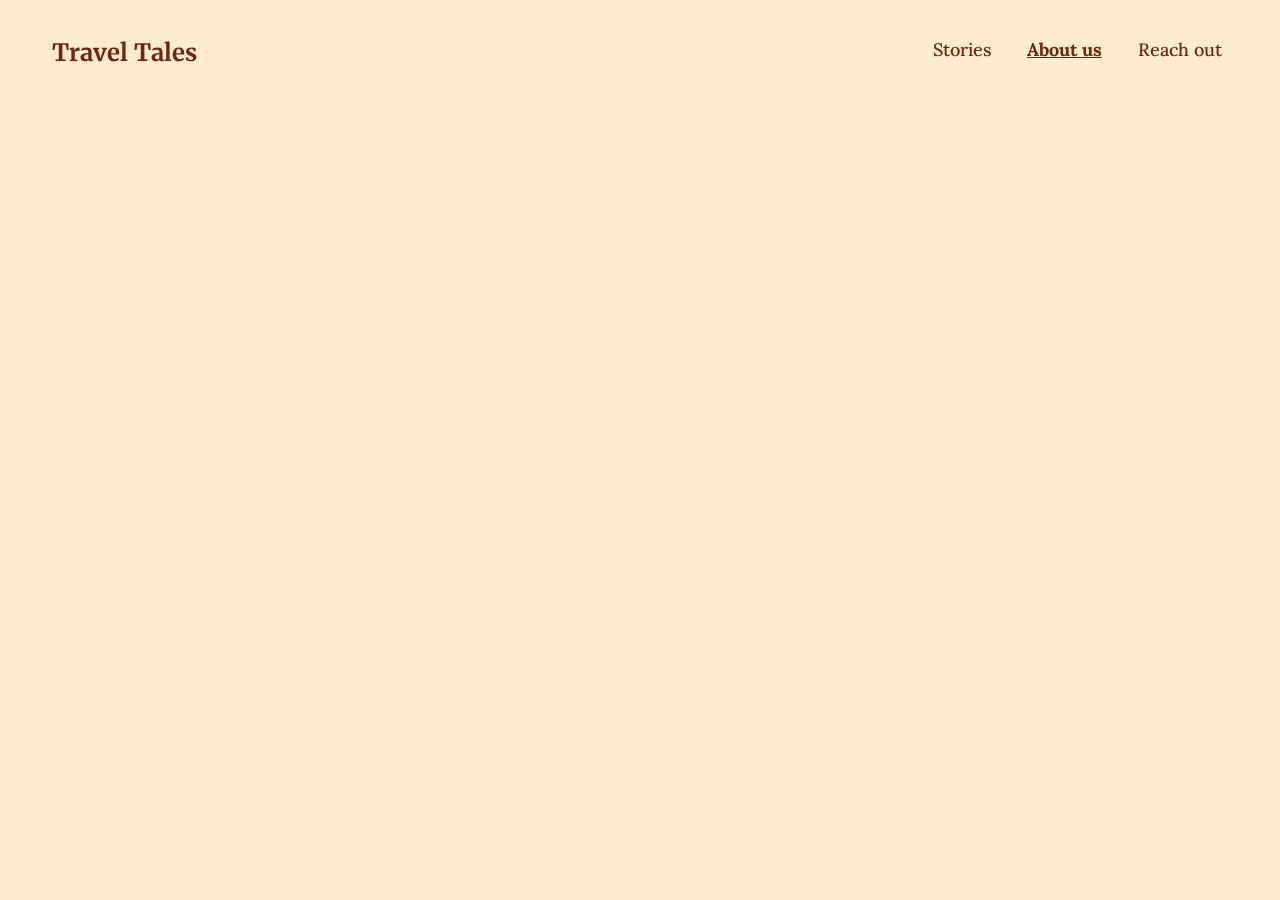
==== about-us.html @ 41e22ee9 "Add files via upload" ====
<html>

<head>
    <title>
        About us
    </title>
    <link href='https://fonts.googleapis.com/css?family=Merriweather|Lora' rel='stylesheet'>
    <link rel="stylesheet" href="stylesheet.css">
</head>


<body>
    <div class="navbar">
        <h2>Travel Tales</h2>
        <div class="right-nav">
            <a href="stories.html">Stories</a>
            <a href="#" class="active">About us</a>
            <a href="reach-out.html">Reach out</a>
        </div>
    </div>
</body>

</html>
---- stylesheet.css ----
a {
        text-decoration: none;
        font-family: 'Lora';
        font-size: 18px;
        margin: 1em;
        color: #6E260E;
        font-weight:500;
    }

    h2 {
        margin-top: 0.7em;
        margin-left: 0.5em;
        font-family: 'Merriweather';
    }

    .navbar {
        display: flex;
        color: #6E260E;
        flex-direction: row;
        justify-content: space-between;
        position: fixed;
        top: 20;
        right: 40;
        left: 40;
    }

    .right-nav {
        display: flex;
        flex-direction: row;
        justify-content: flex-end;
    }

    .active {
        text-decoration: underline;
        text-decoration-color: #6E260E;
        font-weight: bold;
    }

    body {
        background-color: #FFEBCD;
        font-family: lora;
    }
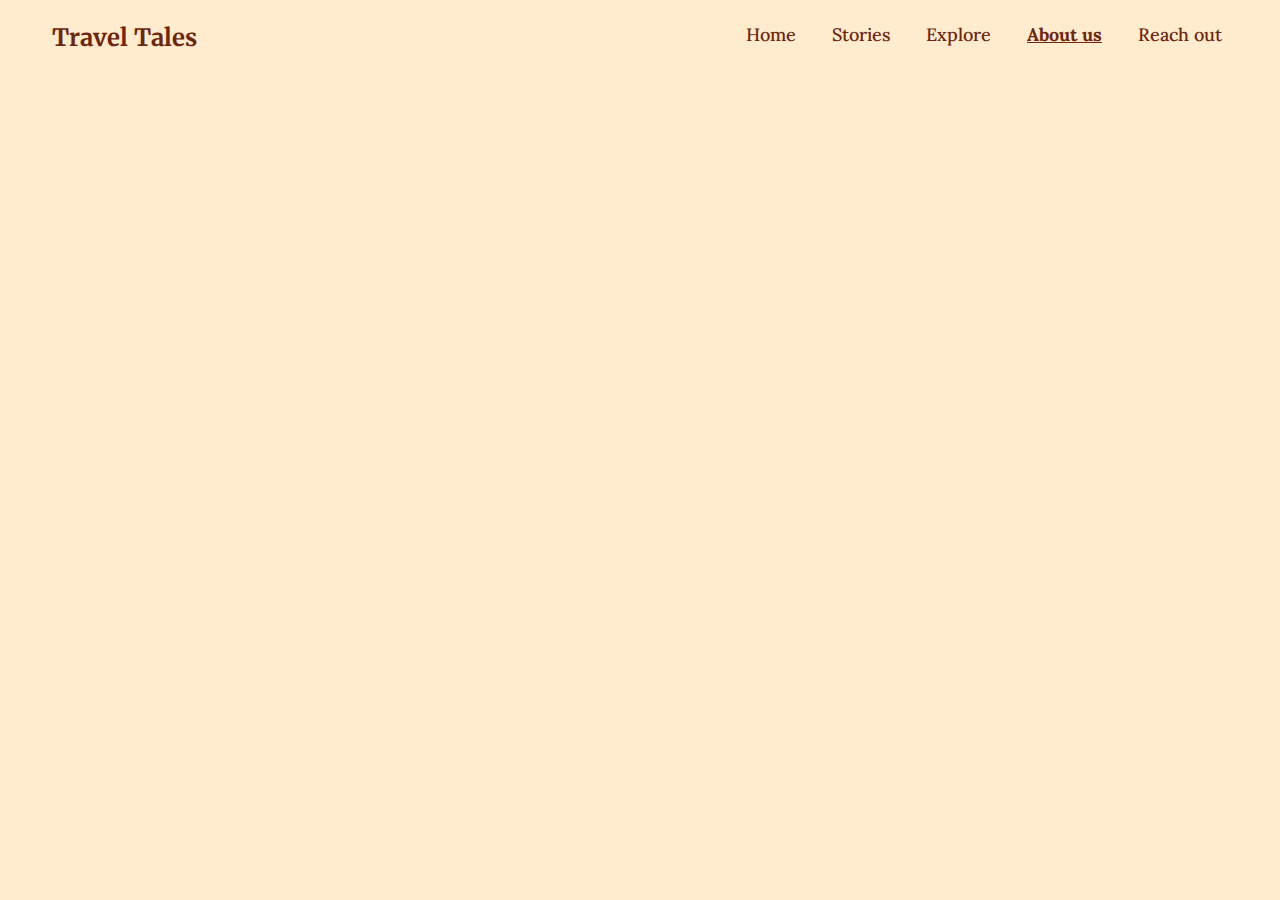
==== commit 7307a57c: "Add files via upload" ====
--- a/about-us.html
+++ b/about-us.html
@@ -4,6 +4,7 @@
     <title>
         About us
     </title>
+    <link rel="icon" type="image/x-icon" href="imgs/favicon.png">
     <link href='https://fonts.googleapis.com/css?family=Merriweather|Lora' rel='stylesheet'>
     <link rel="stylesheet" href="stylesheet.css">
 </head>
@@ -13,7 +14,9 @@
     <div class="navbar">
         <h2>Travel Tales</h2>
         <div class="right-nav">
+            <a href="home.html">Home</a>
             <a href="stories.html">Stories</a>
+            <a href="explore.html">Explore</a>
             <a href="#" class="active">About us</a>
             <a href="reach-out.html">Reach out</a>
         </div>
--- a/stylesheet.css
+++ b/stylesheet.css
@@ -1,42 +1,150 @@
-    a {
-        text-decoration: none;
-        font-family: 'Lora';
-        font-size: 18px;
-        margin: 1em;
-        color: #6E260E;
-        font-weight:500;
+h2 {
+    margin-top: 0.7em;
+    margin-left: 0.5em;
+    font-family: 'Merriweather';
+}
+
+a {
+    text-decoration: none;
+    font-family: 'Lora';
+    font-size: 18px;
+    margin: 1em;
+    color: #6E260E;
+    font-weight: 500;
+}
+
+.navbar {
+    display: flex;
+    color: #6E260E;
+    flex-direction: row;
+    justify-content: space-between;
+    position: fixed;
+    padding-top: 5px;
+    top: 0;
+    right: 40;
+    left: 40;
+    background-color: #FFEBCD;
+}
+
+.right-nav {
+    display: flex;
+    flex-direction: row;
+    justify-content: flex-end;
+}
+
+.right-nav a:hover {
+    font-weight: 600;
+}
+
+
+.active {
+    text-decoration: underline;
+    text-decoration-color: #6E260E;
+    font-weight: bold;
+}
+
+body {
+    background-color: #FFEBCD;
+    font-family: lora;
+}
+
+.card {
+    box-shadow: 0 4px 8px 0 rgba(0, 0, 0, 0.2);
+    transition: 0.3s;
+    width: 20%;
+    margin-top: 100px;
+    margin-left: 45px;
+    margin-bottom: 20px;
+    display: inline-block;
+
+}
+
+.card:hover {
+    box-shadow: 0 8px 16px 0 rgba(0, 0, 0, 0.2);
+}
+
+.container {
+    padding: 2px 16px;
+}
+
+
+#cf img {
+    width: 93%;
+    height: 85%;
+    margin-bottom: 20px;
+    margin-right: 20px;
+    margin-left: 40px;
+    margin-top: 80px;
+    align-items: center;
+    animation-name: cf3FadeInOut;
+    animation-timing-function: ease-in-out;
+    animation-iteration-count: infinite;
+    animation-duration: 6s;
+    animation-direction: alternate;
+    position: absolute;
+}
+
+#cf img:nth-of-type(1) {
+    animation-delay: 5s;
+}
+
+#cf img:nth-of-type(2) {
+    animation-delay: 3s;
+}
+
+#cf img:nth-of-type(3) {
+    animation-delay: 1s;
+}
+
+@keyframes cf3FadeInOut {
+    0% {
+        opacity: 1;
     }
 
-    h2 {
-        margin-top: 0.7em;
-        margin-left: 0.5em;
-        font-family: 'Merriweather';
+    25% {
+        opacity: 0;
     }
 
-    .navbar {
-        display: flex;
-        color: #6E260E;
-        flex-direction: row;
-        justify-content: space-between;
-        position: fixed;
-        top: 20;
-        right: 40;
-        left: 40;
+    75% {
+        opacity: 0;
     }
 
-    .right-nav {
-        display: flex;
-        flex-direction: row;
-        justify-content: flex-end;
+    100% {
+        opacity: 1;
     }
+}
 
-    .active {
-        text-decoration: underline;
-        text-decoration-color: #6E260E;
-        font-weight: bold;
-    }
+.card__image {
+    display: block;
+    width: 100%;
+    height: auto;
+}
 
-    body {
-        background-color: #FFEBCD;
-        font-family: lora;
-    }+.card__overlay {
+    position: absolute;
+    top: 0;
+    bottom: 0;
+    left: 0;
+    right: 0;
+    height: 100%;
+    width: 100%;
+    opacity: 0;
+    visibility: none;
+    transition: .3s ease;
+    background-color: #6E260E;
+}
+
+.card:hover .card__overlay {
+    opacity: 0.9;
+}
+
+.button {
+    background-color: #FFEBCD;
+    border: none;
+    color: #6E260E;
+    padding: 10px 32px;
+    text-align: center;
+    text-decoration: none;
+    display: inline-block;
+    font-size: 14px;
+}
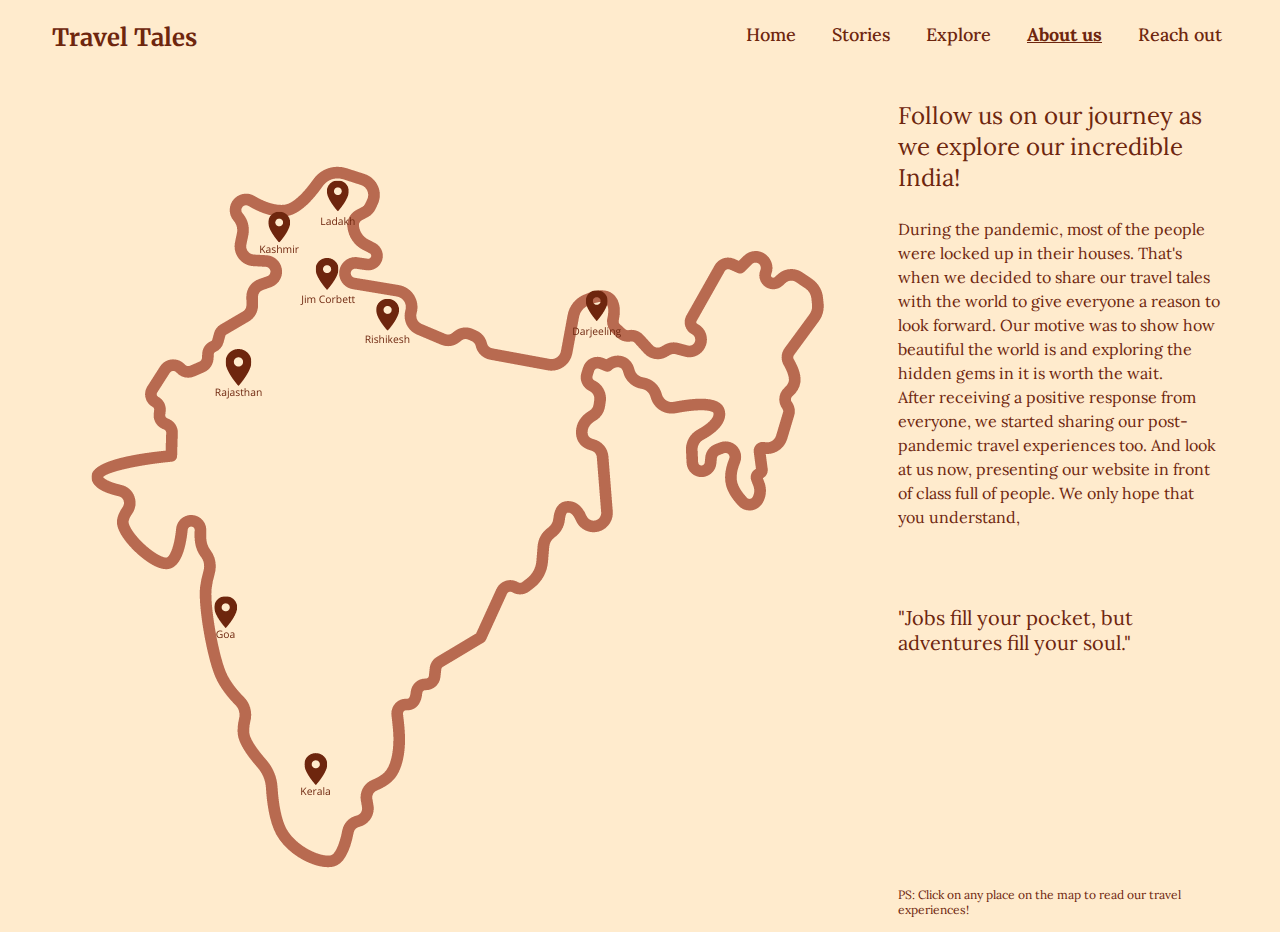
==== commit bed03b0e: "Add files via upload" ====
--- a/about-us.html
+++ b/about-us.html
@@ -17,10 +17,49 @@
             <a href="home.html">Home</a>
             <a href="stories.html">Stories</a>
             <a href="explore.html">Explore</a>
-            <a href="#" class="active">About us</a>
+            <a href="about-us.html" class="active">About us</a>
             <a href="reach-out.html">Reach out</a>
         </div>
     </div>
+    <div style="margin-left: 50px;margin-right: 50px;margin-top: 100px;">
+        <p style="float: left;">
+            <img src="imgs/map.png" alt="map of India" style="margin-right: 40px;" usemap="#image-map">
+            <map name="image-map">
+                <area target="_self" alt="Ladakh" title="Visit Ladakh" href="blog.html" coords="281,81,30" shape="circle">
+                <area target="_self" alt="Kashmir" title="Visit Kashmir" href="#" coords="219,106,31" shape="circle">
+                <area target="_self" alt="Rajasthan" title="Visit Rajasthan" href="#" coords="181,256,38" shape="circle">
+                <area target="_self" alt="Goa" title="Visit Goa" href="#" coords="168,500,25" shape="circle">
+                <area target="_self" alt="kerala" title="Visit Kerala" href="#" coords="256,664,28" shape="circle">
+                <area target="_self" alt="corbett" title="Visit Jim Corbett" href="#" coords="269,154,26" shape="circle">
+                <area target="_self" alt="rishikesh" title="Visit Rishikesh" href="#" coords="327,199,25" shape="circle">
+                <area target="_self" alt="darjeeling" title="Visit Darjeeling" href="#" coords="539,196,29" shape="circle">
+            </map>
+        </p>
+        <p style="font-size: 24px; color: #6E260E; font-family: lora;">
+            Follow us on our journey as we explore our incredible India!
+        </p>
+        <p style="font-size: 16px; color: #6E260E; line-height: 1.5;">
+            During the pandemic, most of the people were locked up in their houses. That's when we decided to share our
+            travel tales with the world to give everyone a reason to look forward. Our motive
+            was to show how beautiful the world is and exploring the hidden gems in it is worth the wait.
+            <br>
+            After receiving a positive response from everyone, we started sharing our post-pandemic travel experiences
+            too. And look at us now, presenting our website in front of class full of people. We only hope that you
+            understand,
+        </p>
+        <br>
+        <br>
+        <p style="font-size: 20px; color: #6E260E;">
+            "Jobs fill your pocket, but adventures fill your soul."
+        </p>
+        <br> <br> <br> <br><br> <br><br> <br><br><br>
+
+        <p style="font-size: 12px; color: #6E260E;">
+            PS: Click on any place on the map to read our travel experiences!
+        </p>
+    </div>
+
+
 </body>
 
 </html>